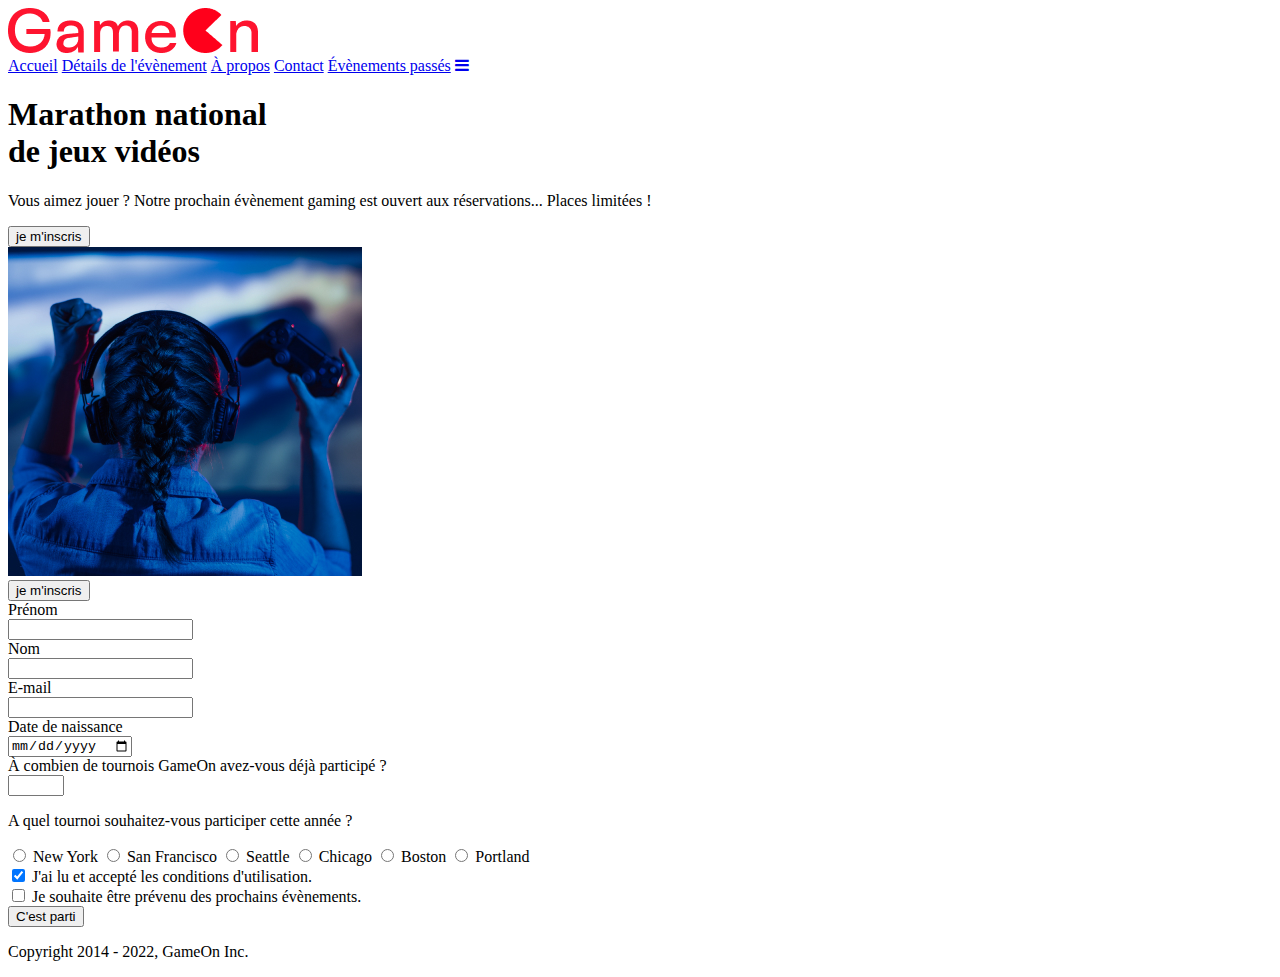
==== index.html @ 4d4ccc55 "started splitting the big css file into multiple scss ones" ====
<!DOCTYPE html>
<html lang="en">
  <head>
    <meta charset="utf-8" />
    <title>Reservation</title>
    <meta name="viewport" content="width=device-width,initial-scale=1" />
    <link rel="stylesheet" href="assets/main.css" />
    <link rel="stylesheet" href="https://cdnjs.cloudflare.com/ajax/libs/font-awesome/4.7.0/css/font-awesome.min.css">
    <link
      href="https://fonts.googleapis.com/css?family=DM+Sans"
      rel="stylesheet"
    />
  </head>
  <body>
    <div class="topnav" id="myTopnav">
      <div class="header-logo">
      <img alt="logo" src="assets/images/logo.png" width="auto" height="auto" />
    </div>
    <div class="main-navbar">

      <a href="#" class="active"><span>Accueil</span></a>
      <a href="#"><span>Détails de l'évènement</span></a>
      <a href="#"><span>À propos</span></a>
      <a href="#"><span>Contact</span></a>
      <a href="#"><span>Évènements passés</span></a>
      <a href="javascript:void(0);" class="icon" onclick="editNav()">
        <i class="fa fa-bars"></i>
      </a>
    </div>
    </div>
  </div>
    <main>
      <div class="hero-section">
        <div class="hero-content">
          <h1 class="hero-headline">
            Marathon national<br>
            de jeux vidéos
          </h1>
          <p class="hero-text">
            Vous aimez jouer ? Notre prochain évènement gaming est ouvert
            aux réservations... Places limitées !
          </p>
          <button class="btn-signup modal-btn">
            je m'inscris
          </button>
        </div>
        <div class="hero-img">
          <img src="assets/images/bg_img.jpg" alt="img" />
        </div>
        <button class="btn-signup modal-btn">
          je m'inscris
        </button>
      </div>

      <div class="overlay">
        <div class="content">
          <span class="close"></span>
          <div class="modal-body">
            <form
              name="reserve"
              action="index.html"
              method="get"
              onsubmit="return validate();"
            >
              <div
                class="formData">
                <label>Prénom</label><br>
                <input
                  class="text-control"
                  type="text"
                  id="first"
                  name="first"
                  minlength="2"
                /><br>
              </div>
              <div
                class="formData">
                <label>Nom</label><br>
                <input
                  class="text-control"
                  type="text"
                  id="last"
                  name="last"
                /><br>
              </div>
              <div
                class="formData">
                <label>E-mail</label><br>
                <input
                  class="text-control"
                  type="email"
                  id="email"
                  name="email"
                /><br>
              </div>
              <div
                class="formData">
                <label>Date de naissance</label><br>
                <input
                  class="text-control"
                  type="date"
                  id="birthdate"
                  name="birthdate"
                /><br>
              </div>
              <div
                class="formData">
                <label>À combien de tournois GameOn avez-vous déjà participé ?</label><br>
                <input type="number" class="text-control" id="quantity" name="quantity" min="0" max="99">
              </div>
              <p class="text-label">A quel tournoi souhaitez-vous participer cette année ?</p>
              <div
                class="formData">
                <input
                  class="checkbox-input"
                  type="radio"
                  id="location1"
                  name="location"
                  value="New York"
                />
                <label class="checkbox-label" for="location1">
                  <span class="checkbox-icon"></span>
                  New York</label
                >
                <input
                  class="checkbox-input"
                  type="radio"
                  id="location2"
                  name="location"
                  value="San Francisco"
                />
                <label class="checkbox-label" for="location2">
                  <span class="checkbox-icon"></span>
                  San Francisco</label
                >
                <input
                  class="checkbox-input"
                  type="radio"
                  id="location3"
                  name="location"
                  value="Seattle"
                />
                <label class="checkbox-label" for="location3">
                  <span class="checkbox-icon"></span>
                  Seattle</label
                >
                <input
                  class="checkbox-input"
                  type="radio"
                  id="location4"
                  name="location"
                  value="Chicago"
                />
                <label class="checkbox-label" for="location4">
                  <span class="checkbox-icon"></span>
                  Chicago</label
                >
                <input
                  class="checkbox-input"
                  type="radio"
                  id="location5"
                  name="location"
                  value="Boston"
                />
                <label class="checkbox-label" for="location5">
                  <span class="checkbox-icon"></span>
                  Boston</label
                >
                <input
                  class="checkbox-input"
                  type="radio"
                  id="location6"
                  name="location"
                  value="Portland"
                />
                <label class="checkbox-label" for="location6">
                  <span class="checkbox-icon"></span>
                  Portland</label
                >
              </div>

              <div
                class="formData">
                <input
                  class="checkbox-input"
                  type="checkbox"
                  id="checkbox1"
                  checked
                />
                <label class="checkbox2-label" for="checkbox1" required>
                  <span class="checkbox-icon"></span>
                  J'ai lu et accepté les conditions d'utilisation.
                </label>
                <br>
                <input class="checkbox-input" type="checkbox" id="checkbox2" />
                <label class="checkbox2-label" for="checkbox2">
                  <span class="checkbox-icon"></span>
                  Je souhaite être prévenu des prochains évènements.
                </label>
                <br>
              </div>
              <input
                class="btn-submit"
                type="submit"
                class="button"
                value="C'est parti"
              />
            </form>
          </div>
        </div>
      </div>
    </main>
    <footer>
      <p class="copyrights">
        Copyright 2014 - 2022, GameOn Inc.
      </p>
    </footer>
    <script src="starterOnly/modal.js"></script>
  </body>
</html>
---- assets/main.css ----
/*# sourceMappingURL=main.css.map */
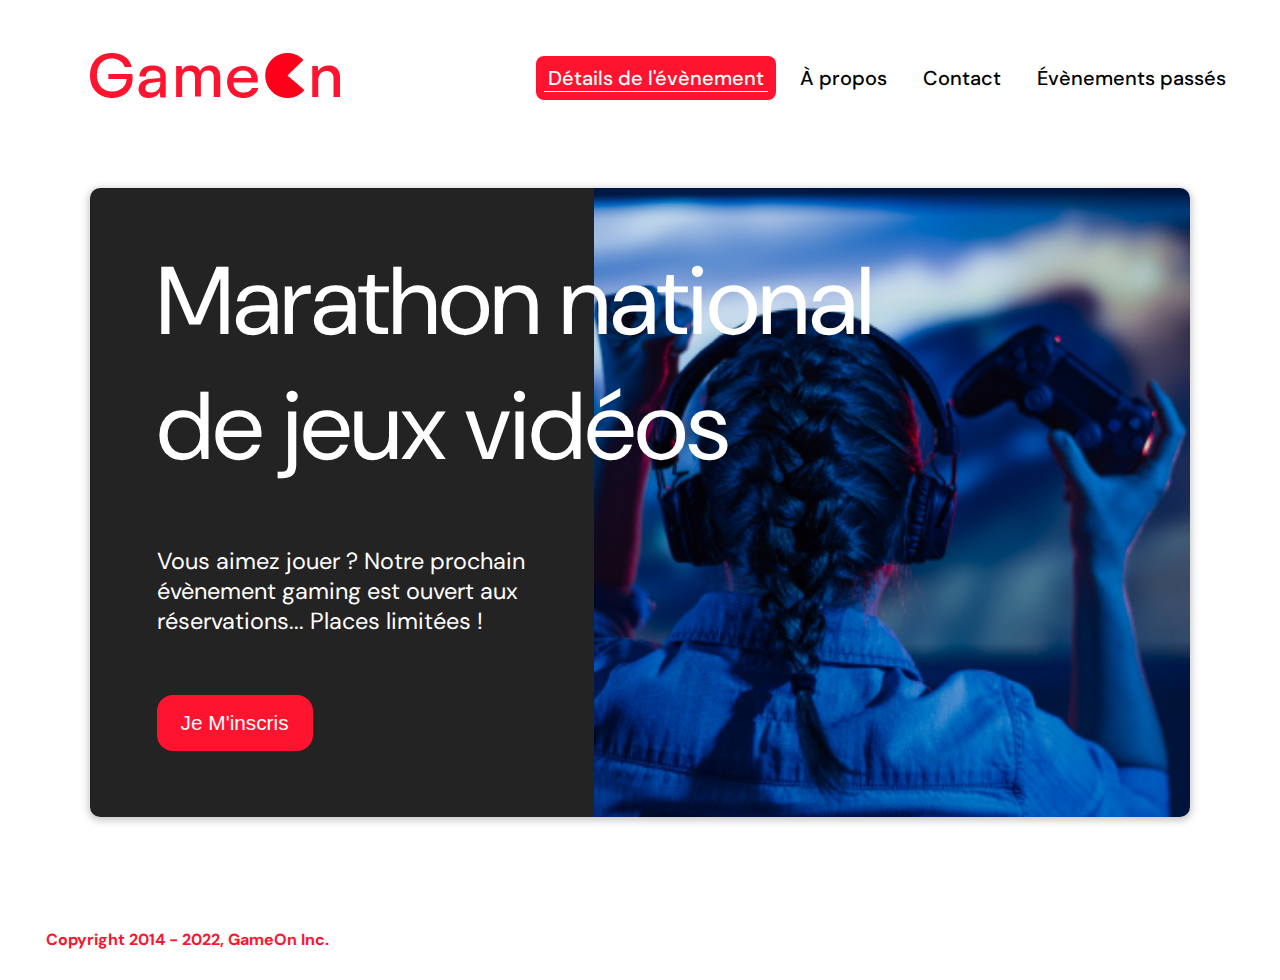
==== commit 7b1d50d3: "better styling for the navbar and navigation menu" ====
--- a/index.html
+++ b/index.html
@@ -1,220 +1,220 @@
 <!DOCTYPE html>
 <html lang="en">
-  <head>
-    <meta charset="utf-8" />
+<head>
+    <meta charset="utf-8"/>
     <title>Reservation</title>
-    <meta name="viewport" content="width=device-width,initial-scale=1" />
-    <link rel="stylesheet" href="assets/main.css" />
+    <meta name="viewport" content="width=device-width,initial-scale=1"/>
+    <link rel="stylesheet" href="assets/main.css"/>
     <link rel="stylesheet" href="https://cdnjs.cloudflare.com/ajax/libs/font-awesome/4.7.0/css/font-awesome.min.css">
     <link
-      href="https://fonts.googleapis.com/css?family=DM+Sans"
-      rel="stylesheet"
+            href="https://fonts.googleapis.com/css?family=DM+Sans"
+            rel="stylesheet"
     />
-  </head>
-  <body>
-    <div class="topnav" id="myTopnav">
-      <div class="header-logo">
-      <img alt="logo" src="assets/images/logo.png" width="auto" height="auto" />
+</head>
+<body>
+<header id="topNav">
+    <div class="header__logo">
+        <img alt="logo" src="assets/images/logo.png" width="auto" height="auto"/>
     </div>
-    <div class="main-navbar">
-
-      <a href="#" class="active"><span>Accueil</span></a>
-      <a href="#"><span>Détails de l'évènement</span></a>
-      <a href="#"><span>À propos</span></a>
-      <a href="#"><span>Contact</span></a>
-      <a href="#"><span>Évènements passés</span></a>
-      <a href="javascript:void(0);" class="icon" onclick="editNav()">
+    <nav class="navbar">
+        <ul>
+            <li><a href="#" class="navbar__link active">Détails de l'évènement</a></li>
+            <li><a href="#" class="navbar__link">À propos</a></li>
+            <li><a href="#" class="navbar__link">Contact</a></li>
+            <li><a href="#" class="navbar__link">Évènements passés</a></li>
+        </ul>
+    </nav>
+    <button type="button" class="navbar__menu-btn">
         <i class="fa fa-bars"></i>
-      </a>
-    </div>
-    </div>
-  </div>
-    <main>
-      <div class="hero-section">
+    </button>
+</header>
+<main>
+    <div class="hero-section">
         <div class="hero-content">
-          <h1 class="hero-headline">
-            Marathon national<br>
-            de jeux vidéos
-          </h1>
-          <p class="hero-text">
-            Vous aimez jouer ? Notre prochain évènement gaming est ouvert
-            aux réservations... Places limitées !
-          </p>
-          <button class="btn-signup modal-btn">
-            je m'inscris
-          </button>
+            <h1 class="hero-headline">
+                Marathon national<br>
+                de jeux vidéos
+            </h1>
+            <p class="hero-text">
+                Vous aimez jouer ? Notre prochain évènement gaming est ouvert
+                aux réservations... Places limitées !
+            </p>
+            <button class="btn-signup modal-btn">
+                je m'inscris
+            </button>
         </div>
         <div class="hero-img">
-          <img src="assets/images/bg_img.jpg" alt="img" />
+            <img src="assets/images/bg_img.jpg" alt="img"/>
         </div>
         <button class="btn-signup modal-btn">
-          je m'inscris
+            je m'inscris
         </button>
-      </div>
+    </div>
 
-      <div class="overlay">
+    <div class="overlay">
         <div class="content">
-          <span class="close"></span>
-          <div class="modal-body">
-            <form
-              name="reserve"
-              action="index.html"
-              method="get"
-              onsubmit="return validate();"
-            >
-              <div
-                class="formData">
-                <label>Prénom</label><br>
-                <input
-                  class="text-control"
-                  type="text"
-                  id="first"
-                  name="first"
-                  minlength="2"
-                /><br>
-              </div>
-              <div
-                class="formData">
-                <label>Nom</label><br>
-                <input
-                  class="text-control"
-                  type="text"
-                  id="last"
-                  name="last"
-                /><br>
-              </div>
-              <div
-                class="formData">
-                <label>E-mail</label><br>
-                <input
-                  class="text-control"
-                  type="email"
-                  id="email"
-                  name="email"
-                /><br>
-              </div>
-              <div
-                class="formData">
-                <label>Date de naissance</label><br>
-                <input
-                  class="text-control"
-                  type="date"
-                  id="birthdate"
-                  name="birthdate"
-                /><br>
-              </div>
-              <div
-                class="formData">
-                <label>À combien de tournois GameOn avez-vous déjà participé ?</label><br>
-                <input type="number" class="text-control" id="quantity" name="quantity" min="0" max="99">
-              </div>
-              <p class="text-label">A quel tournoi souhaitez-vous participer cette année ?</p>
-              <div
-                class="formData">
-                <input
-                  class="checkbox-input"
-                  type="radio"
-                  id="location1"
-                  name="location"
-                  value="New York"
-                />
-                <label class="checkbox-label" for="location1">
-                  <span class="checkbox-icon"></span>
-                  New York</label
+            <span class="close"></span>
+            <div class="modal-body">
+                <form
+                        name="reserve"
+                        action="index.html"
+                        method="get"
+                        onsubmit="return validate();"
                 >
-                <input
-                  class="checkbox-input"
-                  type="radio"
-                  id="location2"
-                  name="location"
-                  value="San Francisco"
-                />
-                <label class="checkbox-label" for="location2">
-                  <span class="checkbox-icon"></span>
-                  San Francisco</label
-                >
-                <input
-                  class="checkbox-input"
-                  type="radio"
-                  id="location3"
-                  name="location"
-                  value="Seattle"
-                />
-                <label class="checkbox-label" for="location3">
-                  <span class="checkbox-icon"></span>
-                  Seattle</label
-                >
-                <input
-                  class="checkbox-input"
-                  type="radio"
-                  id="location4"
-                  name="location"
-                  value="Chicago"
-                />
-                <label class="checkbox-label" for="location4">
-                  <span class="checkbox-icon"></span>
-                  Chicago</label
-                >
-                <input
-                  class="checkbox-input"
-                  type="radio"
-                  id="location5"
-                  name="location"
-                  value="Boston"
-                />
-                <label class="checkbox-label" for="location5">
-                  <span class="checkbox-icon"></span>
-                  Boston</label
-                >
-                <input
-                  class="checkbox-input"
-                  type="radio"
-                  id="location6"
-                  name="location"
-                  value="Portland"
-                />
-                <label class="checkbox-label" for="location6">
-                  <span class="checkbox-icon"></span>
-                  Portland</label
-                >
-              </div>
+                    <div
+                            class="formData">
+                        <label>Prénom</label><br>
+                        <input
+                                class="text-control"
+                                type="text"
+                                id="first"
+                                name="first"
+                                minlength="2"
+                        /><br>
+                    </div>
+                    <div
+                            class="formData">
+                        <label>Nom</label><br>
+                        <input
+                                class="text-control"
+                                type="text"
+                                id="last"
+                                name="last"
+                        /><br>
+                    </div>
+                    <div
+                            class="formData">
+                        <label>E-mail</label><br>
+                        <input
+                                class="text-control"
+                                type="email"
+                                id="email"
+                                name="email"
+                        /><br>
+                    </div>
+                    <div
+                            class="formData">
+                        <label>Date de naissance</label><br>
+                        <input
+                                class="text-control"
+                                type="date"
+                                id="birthdate"
+                                name="birthdate"
+                        /><br>
+                    </div>
+                    <div
+                            class="formData">
+                        <label>À combien de tournois GameOn avez-vous déjà participé ?</label><br>
+                        <input type="number" class="text-control" id="quantity" name="quantity" min="0" max="99">
+                    </div>
+                    <p class="text-label">A quel tournoi souhaitez-vous participer cette année ?</p>
+                    <div
+                            class="formData">
+                        <input
+                                class="checkbox-input"
+                                type="radio"
+                                id="location1"
+                                name="location"
+                                value="New York"
+                        />
+                        <label class="checkbox-label" for="location1">
+                            <span class="checkbox-icon"></span>
+                            New York</label
+                        >
+                        <input
+                                class="checkbox-input"
+                                type="radio"
+                                id="location2"
+                                name="location"
+                                value="San Francisco"
+                        />
+                        <label class="checkbox-label" for="location2">
+                            <span class="checkbox-icon"></span>
+                            San Francisco</label
+                        >
+                        <input
+                                class="checkbox-input"
+                                type="radio"
+                                id="location3"
+                                name="location"
+                                value="Seattle"
+                        />
+                        <label class="checkbox-label" for="location3">
+                            <span class="checkbox-icon"></span>
+                            Seattle</label
+                        >
+                        <input
+                                class="checkbox-input"
+                                type="radio"
+                                id="location4"
+                                name="location"
+                                value="Chicago"
+                        />
+                        <label class="checkbox-label" for="location4">
+                            <span class="checkbox-icon"></span>
+                            Chicago</label
+                        >
+                        <input
+                                class="checkbox-input"
+                                type="radio"
+                                id="location5"
+                                name="location"
+                                value="Boston"
+                        />
+                        <label class="checkbox-label" for="location5">
+                            <span class="checkbox-icon"></span>
+                            Boston</label
+                        >
+                        <input
+                                class="checkbox-input"
+                                type="radio"
+                                id="location6"
+                                name="location"
+                                value="Portland"
+                        />
+                        <label class="checkbox-label" for="location6">
+                            <span class="checkbox-icon"></span>
+                            Portland</label
+                        >
+                    </div>
 
-              <div
-                class="formData">
-                <input
-                  class="checkbox-input"
-                  type="checkbox"
-                  id="checkbox1"
-                  checked
-                />
-                <label class="checkbox2-label" for="checkbox1" required>
-                  <span class="checkbox-icon"></span>
-                  J'ai lu et accepté les conditions d'utilisation.
-                </label>
-                <br>
-                <input class="checkbox-input" type="checkbox" id="checkbox2" />
-                <label class="checkbox2-label" for="checkbox2">
-                  <span class="checkbox-icon"></span>
-                  Je souhaite être prévenu des prochains évènements.
-                </label>
-                <br>
-              </div>
-              <input
-                class="btn-submit"
-                type="submit"
-                class="button"
-                value="C'est parti"
-              />
-            </form>
-          </div>
+                    <div
+                            class="formData">
+                        <input
+                                class="checkbox-input"
+                                type="checkbox"
+                                id="checkbox1"
+                                checked
+                        />
+                        <label class="checkbox2-label" for="checkbox1" required>
+                            <span class="checkbox-icon"></span>
+                            J'ai lu et accepté les conditions d'utilisation.
+                        </label>
+                        <br>
+                        <input class="checkbox-input" type="checkbox" id="checkbox2"/>
+                        <label class="checkbox2-label" for="checkbox2">
+                            <span class="checkbox-icon"></span>
+                            Je souhaite être prévenu des prochains évènements.
+                        </label>
+                        <br>
+                    </div>
+                    <input
+                            class="btn-submit"
+                            type="submit"
+                            class="button"
+                            value="C'est parti"
+                    />
+                </form>
+            </div>
         </div>
-      </div>
-    </main>
-    <footer>
-      <p class="copyrights">
+    </div>
+</main>
+<footer>
+    <p class="copyrights">
         Copyright 2014 - 2022, GameOn Inc.
-      </p>
-    </footer>
-    <script src="starterOnly/modal.js"></script>
-  </body>
+    </p>
+</footer>
+<script src="scripts/header.js"></script>
+<script src="starterOnly/modal.js"></script>
+</body>
 </html>
--- a/assets/main.css
+++ b/assets/main.css
@@ -1,3 +1,506 @@
-
+/**
+ * Colors
+ */
+/**
+ * Animations
+ */
+* {
+  box-sizing: border-box;
+  margin: 0;
+  padding: 0;
+}
+
+ul, ol {
+  list-style: none;
+}
+
+body {
+  display: flex;
+  flex-direction: column;
+}
+
+main {
+  max-width: 1240px;
+  margin: 0 7vw;
+}
+
+a {
+  color: inherit;
+  text-decoration: inherit;
+}
+
+body {
+  font-family: "DM Sans", Arial, Helvetica, sans-serif;
+  font-size: 1.125rem;
+}
+
+.button {
+  background: #fe142f;
+  margin-top: 0.5em;
+  padding: 1em;
+  color: #fff;
+  border-radius: 15px;
+  cursor: pointer;
+  font-size: 16px;
+}
+.button:hover {
+  background: #3876ac;
+}
+
+.smFont {
+  font-size: 16px;
+}
+
+.overlay {
+  display: none;
+  position: fixed;
+  z-index: 1;
+  left: 0;
+  top: 0;
+  height: 100%;
+  width: 100%;
+  overflow: auto;
+  background-color: rgba(26, 39, 156, 0.4);
+}
+
+.content {
+  margin: 5% auto;
+  width: 100%;
+  max-width: 500px;
+  background: #232323;
+  border-radius: 10px;
+  overflow: hidden;
+  position: relative;
+  color: #fff;
+  padding-top: 10px;
+  opacity: 0;
+  transform: translateY(-150px);
+  transition: transform 800ms, opacity 800ms;
+}
+
+.overlay.show .content {
+  opacity: 1;
+  transform: translateY(0);
+}
+
+.modal-body {
+  padding: 15px 8%;
+  margin: 15px auto;
+}
+
+label {
+  font-family: var(--font-default);
+  font-size: 17px;
+  font-weight: normal;
+  display: inline-block;
+  margin-bottom: 11px;
+}
+
+input {
+  padding: 8px;
+  border: 0.8px solid #ccc;
+  outline: none;
+}
+
+.text-control {
+  margin: 0;
+  padding: 8px;
+  width: 100%;
+  border-radius: 8px;
+  font-size: 20px;
+  height: 48px;
+}
+
+.formData[data-error]::after {
+  content: attr(data-error);
+  font-size: 0.4em;
+  color: #e54858;
+  display: block;
+  margin-top: 7px;
+  margin-bottom: 7px;
+  text-align: right;
+  line-height: 0.3;
+  opacity: 0;
+  transition: 0.3s;
+}
+
+.formData[data-error-visible=true]::after {
+  opacity: 1;
+}
+
+.formData[data-error-visible=true] .text-control {
+  border: 2px solid #e54858;
+}
+
+/*
+input[data-error]::after {
+    content: attr(data-error);
+    font-size: 0.4em;
+    color: red;
+} */
+.checkbox-label,
+.checkbox2-label {
+  position: relative;
+  margin-left: 36px;
+  font-size: 12px;
+  font-weight: normal;
+}
+
+.checkbox-label .checkbox-icon,
+.checkbox2-label .checkbox-icon {
+  display: block;
+  width: 20px;
+  height: 20px;
+  border: 2px solid #279e7a;
+  border-radius: 50%;
+  text-indent: 29px;
+  white-space: nowrap;
+  position: absolute;
+  left: -30px;
+  top: -1px;
+  transition: 0.3s;
+}
+
+.checkbox-label .checkbox-icon::after,
+.checkbox2-label .checkbox-icon::after {
+  content: "";
+  width: 13px;
+  height: 13px;
+  background-color: #279e7a;
+  border-radius: 50%;
+  text-indent: 29px;
+  white-space: nowrap;
+  position: absolute;
+  left: 50%;
+  top: 50%;
+  transform: translate(-50%, -50%);
+  transition: 0.3s;
+  opacity: 0;
+}
+
+.checkbox-input {
+  display: none;
+}
+
+.checkbox-input:checked + .checkbox-label .checkbox-icon::after,
+.checkbox-input:checked + .checkbox2-label .checkbox-icon::after {
+  opacity: 1;
+}
+
+.checkbox-input:checked + .checkbox2-label .checkbox-icon {
+  background: #279e7a;
+}
+
+.checkbox2-label .checkbox-icon {
+  border-radius: 4px;
+  border: 0;
+  background: #c4c4c4;
+}
+
+.checkbox2-label .checkbox-icon::after {
+  width: 7px;
+  height: 4px;
+  border-radius: 2px;
+  background: transparent;
+  border: 2px solid transparent;
+  border-bottom-color: #fff;
+  border-left-color: #fff;
+  transform: rotate(-55deg);
+  left: 21%;
+  top: 19%;
+}
+
+.close {
+  position: absolute;
+  right: 15px;
+  top: 15px;
+  width: 32px;
+  height: 32px;
+  opacity: 1;
+  cursor: pointer;
+  transform: scale(0.7);
+}
+
+.close:before,
+.close:after {
+  position: absolute;
+  left: 15px;
+  content: " ";
+  height: 33px;
+  width: 3px;
+  background-color: #fff;
+}
+
+.close:before {
+  transform: rotate(45deg);
+}
+
+.close:after {
+  transform: rotate(-45deg);
+}
+
+.btn-submit,
+.btn-signup {
+  background: #fe142f;
+  display: block;
+  margin: 0 auto;
+  border-radius: 7px;
+  font-size: 1rem;
+  padding: 12px 82px;
+  color: #fff;
+  cursor: pointer;
+  border: 0;
+}
+
+footer {
+  padding-left: 2vw;
+  padding-right: 2vw;
+  margin: 0 1.25rem;
+}
+footer .copyrights {
+  color: #fe142f;
+  padding: 0;
+  font-size: 1rem;
+  margin: 6.375rem 0 1.875rem;
+  font-weight: bolder;
+}
+@media only screen and (max-width: 768px) {
+  footer .copyrights {
+    margin-top: 50px;
+    text-align: center;
+  }
+}
+
+body > header {
+  position: relative;
+  display: flex;
+  justify-content: space-between;
+  align-items: center;
+  margin: 3.3rem calc(7vw - 3rem) 5.25rem 7vw;
+  max-width: calc(1240px + 3rem);
+}
+@media only screen and (max-width: 768px) {
+  body > header {
+    margin: 2.3rem 1.8rem 1.75rem 1.8rem;
+    max-width: 1240px;
+  }
+  body > header.responsive .navbar {
+    display: block;
+  }
+}
+
+.navbar {
+  background: #fff;
+  border-radius: 0.5rem;
+}
+@media only screen and (max-width: 768px) {
+  .navbar {
+    display: none;
+    position: absolute;
+    top: 2.6rem;
+    right: 0;
+    z-index: 10;
+    padding: 0.25rem 0;
+    box-shadow: 0 4px 10px 0 rgba(0, 0, 0, 0.25);
+  }
+}
+.navbar ul {
+  display: flex;
+  gap: 0.75rem;
+}
+@media only screen and (max-width: 768px) {
+  .navbar ul {
+    flex-direction: column;
+    gap: 0.25rem;
+  }
+}
+.navbar__link {
+  display: block;
+  position: relative;
+  color: #000;
+  padding: 0.563rem 0.75rem;
+  font-size: 1.25rem;
+  font-weight: 500;
+  white-space: nowrap;
+}
+.navbar__link:hover, .navbar__link.active {
+  background-color: #fe142f;
+  color: #fff;
+  border-radius: 0.5rem;
+}
+@media only screen and (max-width: 768px) {
+  .navbar__link:hover, .navbar__link.active {
+    border-radius: 0;
+  }
+}
+.navbar__link.active::after {
+  content: "";
+  position: absolute;
+  left: 0.5rem;
+  right: 0.5rem;
+  bottom: 0.5rem;
+  height: 1px;
+  background-color: #fff;
+}
+@media only screen and (max-width: 768px) {
+  .navbar__link.active::after {
+    content: none;
+  }
+}
+.navbar__menu-btn {
+  display: none;
+  background: none;
+  border: none;
+  cursor: pointer;
+}
+.navbar__menu-btn i {
+  font-size: 1.5rem;
+  color: #fe142f;
+}
+@media only screen and (max-width: 768px) {
+  .navbar__menu-btn {
+    display: block;
+  }
+}
+
+p {
+  padding: 0.5vw;
+}
+
+img {
+  padding-right: 1rem;
+}
+
+main {
+  font-size: 130%;
+  font-weight: bolder;
+  color: black;
+  border-radius: 2rem;
+  text-align: justify;
+}
+
+.modal-btn {
+  font-size: 145%;
+  background: #fe142f;
+  display: flex;
+  margin: auto;
+  color: #fff;
+  padding: 0.75rem 2.5rem;
+  border-radius: 1rem;
+  cursor: pointer;
+}
+.modal-btn:hover {
+  background: #3876ac;
+}
+
+.hero-section {
+  border-radius: 10px;
+  display: grid;
+  grid-template-columns: repeat(12, 1fr);
+  overflow: hidden;
+  box-shadow: 0 2px 7px 2px rgba(0, 0, 0, 0.2);
+  margin-bottom: 0.625rem;
+}
+@media only screen and (max-width: 768px) {
+  .hero-section {
+    display: block;
+    box-shadow: unset;
+  }
+}
+.hero-section > .btn-signup {
+  display: none;
+}
+@media only screen and (max-width: 768px) {
+  .hero-section > .btn-signup {
+    display: block;
+    margin: 32px auto 10px;
+    padding: 12px 35px;
+  }
+}
+
+.hero-content {
+  padding: 51px 67px;
+  grid-column: span 4;
+  background: #232323;
+  color: #fff;
+  position: relative;
+  text-align: left;
+  min-width: 424px;
+}
+.hero-content::after {
+  content: "";
+  width: 100%;
+  height: 100%;
+  background: #232323;
+  position: absolute;
+  right: -80px;
+  top: 0;
+}
+.hero-content > * {
+  position: relative;
+  z-index: 1;
+}
+@media only screen and (max-width: 768px) {
+  .hero-content {
+    background: #fff;
+    color: #000;
+    padding: 1.25rem;
+  }
+  .hero-content::after {
+    content: unset;
+  }
+  .hero-content .btn-signup {
+    display: none;
+  }
+}
+
+.hero-headline {
+  font-size: 6rem;
+  font-weight: normal;
+  white-space: nowrap;
+}
+@media only screen and (max-width: 768px) {
+  .hero-headline {
+    font-size: 4.5rem;
+    white-space: normal;
+  }
+}
+
+.hero-text {
+  width: 146%;
+  font-weight: normal;
+  margin-top: 57px;
+  padding: 0;
+}
+@media only screen and (max-width: 768px) {
+  .hero-text {
+    width: unset;
+    font-size: 1.5rem;
+  }
+}
+
+.btn-signup {
+  outline: none;
+  text-transform: capitalize;
+  font-size: 1.3rem;
+  padding: 1rem 1.5rem;
+  margin: 3.688rem 0 0;
+}
+
+.hero-img {
+  grid-column: span 8;
+}
+.hero-img img {
+  width: 100%;
+  height: 100%;
+  display: block;
+  padding: 0;
+}
+@media only screen and (max-width: 768px) {
+  .hero-img img {
+    border-radius: 10px;
+    margin-top: 40px;
+  }
+}
 
 /*# sourceMappingURL=main.css.map */
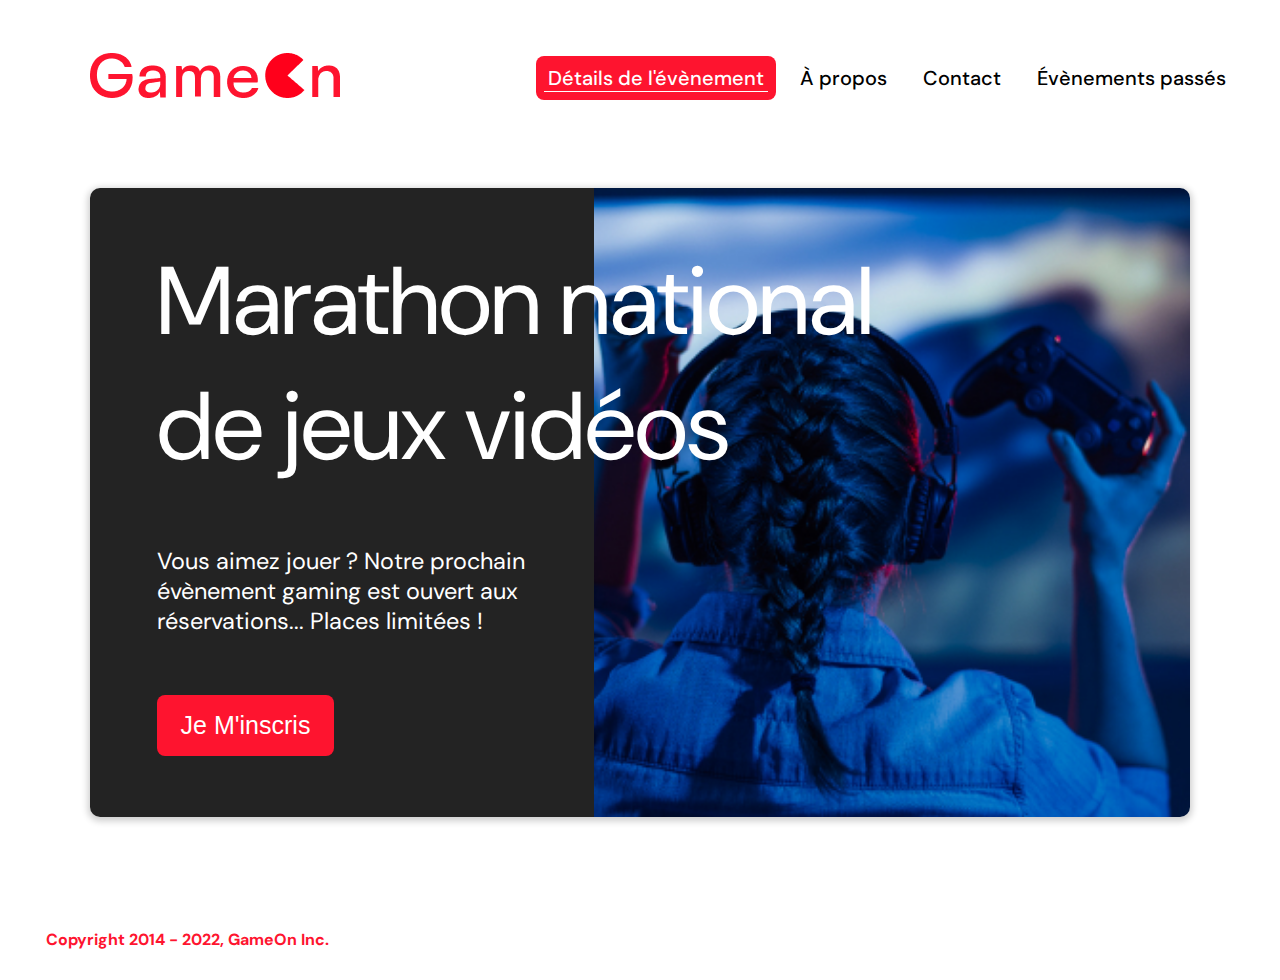
==== commit 003d91d0: "added a banner/message when the form is successfully submitted - issue #4" ====
--- a/index.html
+++ b/index.html
@@ -39,14 +39,14 @@
                 Vous aimez jouer ? Notre prochain évènement gaming est ouvert
                 aux réservations... Places limitées !
             </p>
-            <button class="btn-signup modal-btn">
+            <button class="btn-primary modal-btn">
                 je m'inscris
             </button>
         </div>
         <div class="hero-img">
             <img src="assets/images/bg_img.jpg" alt="img"/>
         </div>
-        <button class="btn-signup modal-btn">
+        <button class="btn-primary modal-btn">
             je m'inscris
         </button>
     </div>
@@ -55,142 +55,74 @@
         <div class="content">
             <span class="close"></span>
             <div class="modal-body">
-                <form
-                        name="reserve"
-                        action="index.html"
-                        method="get"
-                        onsubmit="return validate();"
-                >
-                    <div
-                            class="formData">
-                        <label>Prénom</label><br>
-                        <input
-                                class="text-control"
-                                type="text"
-                                id="first"
-                                name="first"
-                                minlength="2"
-                        /><br>
+                <form name="reserve" action="index.html" method="get" id="inscriptionForm">
+                    <div class="formData">
+                        <label for="firstName">Prénom</label>
+                        <input class="text-control" type="text" id="firstName" name="firstName" required/>
+                        <span class="error-message"></span>
                     </div>
-                    <div
-                            class="formData">
-                        <label>Nom</label><br>
-                        <input
-                                class="text-control"
-                                type="text"
-                                id="last"
-                                name="last"
-                        /><br>
+                    <div class="formData">
+                        <label for="lastName">Nom</label>
+                        <input class="text-control" type="text" id="lastName" name="lastName" required />
+                        <span class="error-message"></span>
                     </div>
-                    <div
-                            class="formData">
-                        <label>E-mail</label><br>
-                        <input
-                                class="text-control"
-                                type="email"
-                                id="email"
-                                name="email"
-                        /><br>
+                    <div class="formData">
+                        <label for="email">E-mail</label>
+                        <input class="text-control" type="text" id="email" name="email" required />
+                        <span class="error-message"></span>
                     </div>
-                    <div
-                            class="formData">
-                        <label>Date de naissance</label><br>
-                        <input
-                                class="text-control"
-                                type="date"
-                                id="birthdate"
-                                name="birthdate"
-                        /><br>
+                    <div class="formData">
+                        <label for="birthdate">Date de naissance</label>
+                        <input class="text-control" type="date" id="birthdate" name="birthdate" required />
+                        <span class="error-message"></span>
                     </div>
-                    <div
-                            class="formData">
-                        <label>À combien de tournois GameOn avez-vous déjà participé ?</label><br>
+                    <div class="formData">
+                        <label for="quantity">À combien de tournois GameOn avez-vous déjà participé ?</label>
                         <input type="number" class="text-control" id="quantity" name="quantity" min="0" max="99">
+                        <span class="error-message"></span>
                     </div>
-                    <p class="text-label">A quel tournoi souhaitez-vous participer cette année ?</p>
-                    <div
-                            class="formData">
-                        <input
-                                class="checkbox-input"
-                                type="radio"
-                                id="location1"
-                                name="location"
-                                value="New York"
-                        />
+                    <div class="formData">
+                        <p class="text-label">A quel tournoi souhaitez-vous participer cette année ?</p>
+                        <input class="checkbox-input" type="radio" id="location1" name="location" value="New York" />
                         <label class="checkbox-label" for="location1">
                             <span class="checkbox-icon"></span>
-                            New York</label
-                        >
-                        <input
-                                class="checkbox-input"
-                                type="radio"
-                                id="location2"
-                                name="location"
-                                value="San Francisco"
-                        />
+                            New York
+                        </label>
+                        <input class="checkbox-input" type="radio" id="location2" name="location" value="San Francisco" />
                         <label class="checkbox-label" for="location2">
                             <span class="checkbox-icon"></span>
-                            San Francisco</label
-                        >
-                        <input
-                                class="checkbox-input"
-                                type="radio"
-                                id="location3"
-                                name="location"
-                                value="Seattle"
-                        />
+                            San Francisco
+                        </label>
+                        <input  class="checkbox-input"  type="radio"  id="location3"  name="location"  value="Seattle" />
                         <label class="checkbox-label" for="location3">
                             <span class="checkbox-icon"></span>
-                            Seattle</label
-                        >
-                        <input
-                                class="checkbox-input"
-                                type="radio"
-                                id="location4"
-                                name="location"
-                                value="Chicago"
-                        />
+                            Seattle
+                        </label>
+                        <input class="checkbox-input" type="radio" id="location4" name="location" value="Chicago" />
                         <label class="checkbox-label" for="location4">
                             <span class="checkbox-icon"></span>
-                            Chicago</label
-                        >
-                        <input
-                                class="checkbox-input"
-                                type="radio"
-                                id="location5"
-                                name="location"
-                                value="Boston"
-                        />
+                            Chicago
+                        </label>
+                        <input class="checkbox-input" type="radio" id="location5" name="location" value="Boston" />
                         <label class="checkbox-label" for="location5">
                             <span class="checkbox-icon"></span>
-                            Boston</label
-                        >
-                        <input
-                                class="checkbox-input"
-                                type="radio"
-                                id="location6"
-                                name="location"
-                                value="Portland"
-                        />
+                            Boston
+                        </label>
+                        <input class="checkbox-input" type="radio" id="location6" name="location" value="Portland" />
                         <label class="checkbox-label" for="location6">
                             <span class="checkbox-icon"></span>
-                            Portland</label
-                        >
+                            Portland
+                        </label>
+                        <span class="error-message"></span>
                     </div>
 
-                    <div
-                            class="formData">
-                        <input
-                                class="checkbox-input"
-                                type="checkbox"
-                                id="checkbox1"
-                                checked
-                        />
-                        <label class="checkbox2-label" for="checkbox1" required>
+                    <div class="formData">
+                        <input class="checkbox-input" type="checkbox" id="cgu" name="cgu" checked />
+                        <label class="checkbox2-label" for="cgu">
                             <span class="checkbox-icon"></span>
                             J'ai lu et accepté les conditions d'utilisation.
                         </label>
-                        <br>
+                        <span class="error-message"></span>
                         <input class="checkbox-input" type="checkbox" id="checkbox2"/>
                         <label class="checkbox2-label" for="checkbox2">
                             <span class="checkbox-icon"></span>
@@ -198,16 +130,17 @@
                         </label>
                         <br>
                     </div>
-                    <input
-                            class="btn-submit"
-                            type="submit"
-                            class="button"
-                            value="C'est parti"
-                    />
+                    <button type="submit" class="btn-primary sign-up-btn">C'est parti</button>
                 </form>
             </div>
         </div>
     </div>
+    <article class="banner success-banner" id="successBanner">
+        <h2 class="success-banner__headline">Merci pour votre inscription !</h2>
+        <p class="success-banner__text">
+            Vous allez recevoir un e-mail de confirmation dans quelques instants.
+        </p>
+    </article>
 </main>
 <footer>
     <p class="copyrights">
@@ -215,6 +148,7 @@
     </p>
 </footer>
 <script src="scripts/header.js"></script>
-<script src="starterOnly/modal.js"></script>
+<script src="scripts/modal.js"></script>
+<script src="scripts/form.js"></script>
 </body>
 </html>
--- a/assets/main.css
+++ b/assets/main.css
@@ -4,6 +4,10 @@
 /**
  * Animations
  */
+:root {
+  --modal-animation-duration: 800ms;
+}
+
 * {
   box-sizing: border-box;
   margin: 0;
@@ -34,27 +38,102 @@
   font-size: 1.125rem;
 }
 
-.button {
+.banner {
+  display: none;
+  flex-direction: column;
+  align-items: center;
+  gap: 0.5rem;
+  position: fixed;
+  z-index: 30;
+  bottom: 5vh;
+  left: 50%;
+  transform: translateX(-50%);
+  background: #279e7a;
+  color: #fff;
+  border-radius: 1rem;
+  padding: 1rem 1rem;
+  opacity: 0;
+  transition: opacity 1s ease-out;
+}
+.banner.show {
+  opacity: 1;
+}
+@media only screen and (max-width: 768px) {
+  .banner {
+    left: 0;
+    transform: translateX(0);
+    right: 0;
+    border-radius: 0;
+  }
+}
+.banner h2 {
+  font-size: 1.5rem;
+  font-weight: 500;
+  text-align: center;
+}
+.banner p {
+  font-size: 0.875rem;
+  font-weight: 300;
+  text-align: center;
+  white-space: nowrap;
+}
+@media only screen and (max-width: 768px) {
+  .banner p {
+    white-space: normal;
+  }
+}
+
+.btn-primary {
+  display: flex;
   background: #fe142f;
-  margin-top: 0.5em;
-  padding: 1em;
   color: #fff;
-  border-radius: 15px;
+  border-radius: 0.5rem;
   cursor: pointer;
-  font-size: 16px;
-}
-.button:hover {
+  border: 0;
+}
+.btn-primary:hover {
   background: #3876ac;
 }
 
-.smFont {
-  font-size: 16px;
+.formData {
+  position: relative;
+  padding-bottom: 1.5rem;
+}
+
+.error-message {
+  font-size: 0.825rem;
+  color: #e54858;
+  position: absolute;
+  bottom: 0;
+  left: 0;
+}
+
+.text-control {
+  border: 2px solid #232323;
+}
+.text-control:focus {
+  border-color: #279e7a;
+}
+.text-control.error {
+  border-color: #e54858;
+}
+
+.sign-up-btn {
+  font-size: 1.063rem;
+  padding: 0.8rem 3.5rem;
+  margin: 1.21rem auto 0;
+}
+@media only screen and (max-width: 768px) {
+  .sign-up-btn {
+    padding: 0.4rem 2.22rem;
+    margin: 0.97rem auto 1.31rem;
+  }
 }
 
 .overlay {
   display: none;
   position: fixed;
-  z-index: 1;
+  z-index: 20;
   left: 0;
   top: 0;
   height: 100%;
@@ -68,76 +147,48 @@
   width: 100%;
   max-width: 500px;
   background: #232323;
-  border-radius: 10px;
+  border-radius: 0.5rem;
   overflow: hidden;
   position: relative;
   color: #fff;
-  padding-top: 10px;
+  padding: 3.07rem 2.43rem 1.07rem 2.43rem;
   opacity: 0;
   transform: translateY(-150px);
   transition: transform 800ms, opacity 800ms;
 }
+@media only screen and (max-width: 768px) {
+  .content {
+    padding: 2.38rem 1.88rem 1.31rem 1.88rem;
+  }
+}
 
 .overlay.show .content {
   opacity: 1;
   transform: translateY(0);
 }
 
-.modal-body {
-  padding: 15px 8%;
-  margin: 15px auto;
-}
-
-label {
-  font-family: var(--font-default);
-  font-size: 17px;
+label, .text-label {
+  font-size: 1.063rem;
   font-weight: normal;
   display: inline-block;
-  margin-bottom: 11px;
+  margin-bottom: 0.688rem;
 }
 
 input {
-  padding: 8px;
+  padding: 0.5rem;
   border: 0.8px solid #ccc;
   outline: none;
 }
 
 .text-control {
   margin: 0;
-  padding: 8px;
+  padding: 0.5rem;
   width: 100%;
   border-radius: 8px;
-  font-size: 20px;
-  height: 48px;
-}
-
-.formData[data-error]::after {
-  content: attr(data-error);
-  font-size: 0.4em;
-  color: #e54858;
-  display: block;
-  margin-top: 7px;
-  margin-bottom: 7px;
-  text-align: right;
-  line-height: 0.3;
-  opacity: 0;
-  transition: 0.3s;
-}
-
-.formData[data-error-visible=true]::after {
-  opacity: 1;
-}
-
-.formData[data-error-visible=true] .text-control {
-  border: 2px solid #e54858;
-}
-
-/*
-input[data-error]::after {
-    content: attr(data-error);
-    font-size: 0.4em;
-    color: red;
-} */
+  font-size: 1.25rem;
+  height: 3rem;
+}
+
 .checkbox-label,
 .checkbox2-label {
   position: relative;
@@ -212,10 +263,10 @@
 
 .close {
   position: absolute;
-  right: 15px;
-  top: 15px;
-  width: 32px;
-  height: 32px;
+  right: 1rem;
+  top: 1rem;
+  width: 2rem;
+  height: 2rem;
   opacity: 1;
   cursor: pointer;
   transform: scale(0.7);
@@ -224,7 +275,7 @@
 .close:before,
 .close:after {
   position: absolute;
-  left: 15px;
+  left: 1rem;
   content: " ";
   height: 33px;
   width: 3px;
@@ -237,19 +288,6 @@
 
 .close:after {
   transform: rotate(-45deg);
-}
-
-.btn-submit,
-.btn-signup {
-  background: #fe142f;
-  display: block;
-  margin: 0 auto;
-  border-radius: 7px;
-  font-size: 1rem;
-  padding: 12px 82px;
-  color: #fff;
-  cursor: pointer;
-  border: 0;
 }
 
 footer {
@@ -279,7 +317,7 @@
   margin: 3.3rem calc(7vw - 3rem) 5.25rem 7vw;
   max-width: calc(1240px + 3rem);
 }
-@media only screen and (max-width: 768px) {
+@media only screen and (max-width: 1080px) {
   body > header {
     margin: 2.3rem 1.8rem 1.75rem 1.8rem;
     max-width: 1240px;
@@ -293,7 +331,7 @@
   background: #fff;
   border-radius: 0.5rem;
 }
-@media only screen and (max-width: 768px) {
+@media only screen and (max-width: 1080px) {
   .navbar {
     display: none;
     position: absolute;
@@ -308,7 +346,7 @@
   display: flex;
   gap: 0.75rem;
 }
-@media only screen and (max-width: 768px) {
+@media only screen and (max-width: 1080px) {
   .navbar ul {
     flex-direction: column;
     gap: 0.25rem;
@@ -328,7 +366,7 @@
   color: #fff;
   border-radius: 0.5rem;
 }
-@media only screen and (max-width: 768px) {
+@media only screen and (max-width: 1080px) {
   .navbar__link:hover, .navbar__link.active {
     border-radius: 0;
   }
@@ -342,7 +380,7 @@
   height: 1px;
   background-color: #fff;
 }
-@media only screen and (max-width: 768px) {
+@media only screen and (max-width: 1080px) {
   .navbar__link.active::after {
     content: none;
   }
@@ -357,14 +395,10 @@
   font-size: 1.5rem;
   color: #fe142f;
 }
-@media only screen and (max-width: 768px) {
+@media only screen and (max-width: 1080px) {
   .navbar__menu-btn {
     display: block;
   }
-}
-
-p {
-  padding: 0.5vw;
 }
 
 img {
@@ -380,17 +414,10 @@
 }
 
 .modal-btn {
-  font-size: 145%;
-  background: #fe142f;
-  display: flex;
-  margin: auto;
-  color: #fff;
-  padding: 0.75rem 2.5rem;
-  border-radius: 1rem;
-  cursor: pointer;
-}
-.modal-btn:hover {
-  background: #3876ac;
+  font-size: 1.5625rem;
+  text-transform: capitalize;
+  padding: 1rem 1.5rem;
+  margin: 3.688rem 0 0;
 }
 
 .hero-section {
@@ -407,14 +434,15 @@
     box-shadow: unset;
   }
 }
-.hero-section > .btn-signup {
+.hero-section > .modal-btn {
   display: none;
 }
 @media only screen and (max-width: 768px) {
-  .hero-section > .btn-signup {
+  .hero-section > .modal-btn {
     display: block;
     margin: 32px auto 10px;
     padding: 12px 35px;
+    font-size: 0.875rem;
   }
 }
 
@@ -449,7 +477,7 @@
   .hero-content::after {
     content: unset;
   }
-  .hero-content .btn-signup {
+  .hero-content .modal-btn {
     display: none;
   }
 }
@@ -479,14 +507,6 @@
   }
 }
 
-.btn-signup {
-  outline: none;
-  text-transform: capitalize;
-  font-size: 1.3rem;
-  padding: 1rem 1.5rem;
-  margin: 3.688rem 0 0;
-}
-
 .hero-img {
   grid-column: span 8;
 }
@@ -495,6 +515,7 @@
   height: 100%;
   display: block;
   padding: 0;
+  object-fit: cover;
 }
 @media only screen and (max-width: 768px) {
   .hero-img img {
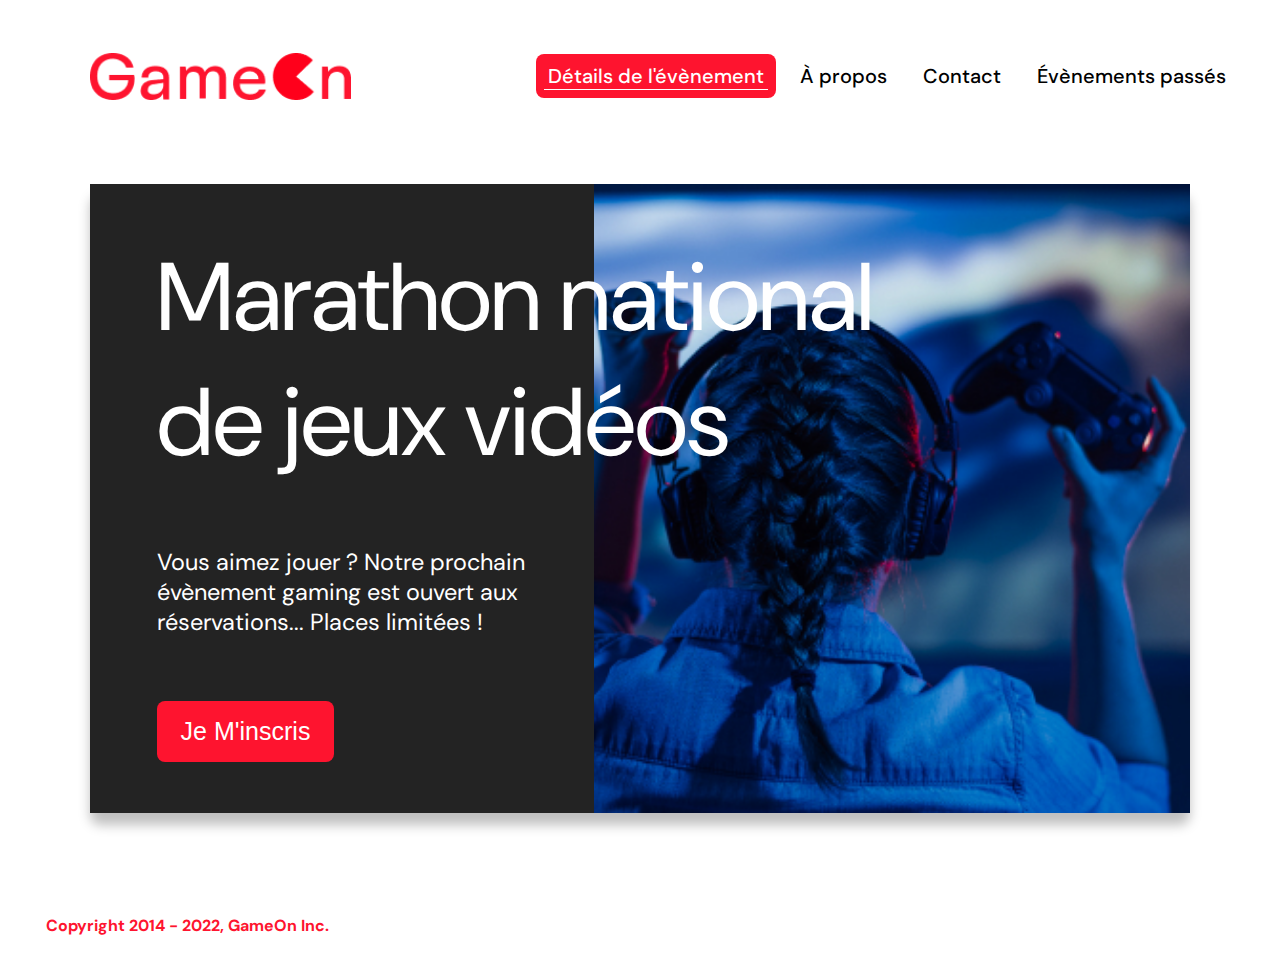
==== commit fdae4a1d: "required inputs handled in javascript instead of html" ====
--- a/index.html
+++ b/index.html
@@ -58,22 +58,22 @@
                 <form name="reserve" action="index.html" method="get" id="inscriptionForm">
                     <div class="formData">
                         <label for="firstName">Prénom</label>
-                        <input class="text-control" type="text" id="firstName" name="firstName" required/>
+                        <input class="text-control" type="text" id="firstName" name="firstName" />
                         <span class="error-message"></span>
                     </div>
                     <div class="formData">
                         <label for="lastName">Nom</label>
-                        <input class="text-control" type="text" id="lastName" name="lastName" required />
+                        <input class="text-control" type="text" id="lastName" name="lastName" />
                         <span class="error-message"></span>
                     </div>
                     <div class="formData">
                         <label for="email">E-mail</label>
-                        <input class="text-control" type="text" id="email" name="email" required />
+                        <input class="text-control" type="text" id="email" name="email" />
                         <span class="error-message"></span>
                     </div>
                     <div class="formData">
                         <label for="birthdate">Date de naissance</label>
-                        <input class="text-control" type="date" id="birthdate" name="birthdate" required />
+                        <input class="text-control" type="date" id="birthdate" name="birthdate" />
                         <span class="error-message"></span>
                     </div>
                     <div class="formData">
--- a/assets/main.css
+++ b/assets/main.css
@@ -8,6 +8,26 @@
   --modal-animation-duration: 800ms;
 }
 
+@keyframes fade-in {
+  from {
+    opacity: 0;
+    display: none;
+  }
+  to {
+    opacity: 1;
+    display: flex;
+  }
+}
+@keyframes fade-out {
+  from {
+    opacity: 1;
+    display: flex;
+  }
+  to {
+    opacity: 0;
+    display: none;
+  }
+}
 * {
   box-sizing: border-box;
   margin: 0;
@@ -19,13 +39,20 @@
 }
 
 body {
+  min-height: 100dvh;
   display: flex;
   flex-direction: column;
+  justify-content: space-between;
+  align-items: stretch;
 }
 
 main {
-  max-width: 1240px;
   margin: 0 7vw;
+}
+@media only screen and (max-width: 1080px) {
+  main {
+    margin: 0 1.8rem;
+  }
 }
 
 a {
@@ -40,6 +67,7 @@
 
 .banner {
   display: none;
+  opacity: 0;
   flex-direction: column;
   align-items: center;
   gap: 0.5rem;
@@ -52,11 +80,13 @@
   color: #fff;
   border-radius: 1rem;
   padding: 1rem 1rem;
-  opacity: 0;
-  transition: opacity 1s ease-out;
-}
-.banner.show {
-  opacity: 1;
+}
+.banner.fade-in {
+  display: flex;
+  animation: fade-in 1s ease-in forwards;
+}
+.banner.fade-out {
+  animation: fade-out 1s ease-out 2s both;
 }
 @media only screen and (max-width: 768px) {
   .banner {
@@ -106,6 +136,15 @@
   position: absolute;
   bottom: 0;
   left: 0;
+  opacity: 0;
+  display: none;
+}
+.error-message.fade-in {
+  display: flex;
+  animation: fade-in 300ms ease-in forwards;
+}
+.error-message.fade-out {
+  animation: fade-out 300ms ease-out forwards;
 }
 
 .text-control {
@@ -304,8 +343,9 @@
 }
 @media only screen and (max-width: 768px) {
   footer .copyrights {
-    margin-top: 50px;
+    margin-top: 1.81rem;
     text-align: center;
+    font-size: 0.625rem;
   }
 }
 
@@ -315,15 +355,25 @@
   justify-content: space-between;
   align-items: center;
   margin: 3.3rem calc(7vw - 3rem) 5.25rem 7vw;
-  max-width: calc(1240px + 3rem);
 }
 @media only screen and (max-width: 1080px) {
   body > header {
     margin: 2.3rem 1.8rem 1.75rem 1.8rem;
-    max-width: 1240px;
   }
   body > header.responsive .navbar {
     display: block;
+  }
+}
+
+.header__logo {
+  display: flex;
+}
+.header__logo img {
+  width: 17.3125rem;
+}
+@media only screen and (max-width: 768px) {
+  .header__logo img {
+    width: 12rem;
   }
 }
 
@@ -361,6 +411,11 @@
   font-weight: 500;
   white-space: nowrap;
 }
+@media only screen and (max-width: 768px) {
+  .navbar__link {
+    font-size: 1rem;
+  }
+}
 .navbar__link:hover, .navbar__link.active {
   background-color: #fe142f;
   color: #fff;
@@ -408,7 +463,7 @@
 main {
   font-size: 130%;
   font-weight: bolder;
-  color: black;
+  color: #000;
   border-radius: 2rem;
   text-align: justify;
 }
@@ -422,11 +477,8 @@
 
 .hero-section {
   border-radius: 10px;
-  display: grid;
-  grid-template-columns: repeat(12, 1fr);
-  overflow: hidden;
-  box-shadow: 0 2px 7px 2px rgba(0, 0, 0, 0.2);
-  margin-bottom: 0.625rem;
+  display: flex;
+  box-shadow: 0 12px 12px 0 rgba(0, 0, 0, 0.25);
 }
 @media only screen and (max-width: 768px) {
   .hero-section {
@@ -447,8 +499,12 @@
 }
 
 .hero-content {
+  display: flex;
+  flex-direction: column;
+  justify-content: space-between;
+  align-items: flex-start;
   padding: 51px 67px;
-  grid-column: span 4;
+  flex-basis: 33%;
   background: #232323;
   color: #fff;
   position: relative;
@@ -472,7 +528,8 @@
   .hero-content {
     background: #fff;
     color: #000;
-    padding: 1.25rem;
+    padding: 0;
+    min-width: unset;
   }
   .hero-content::after {
     content: unset;
@@ -487,9 +544,15 @@
   font-weight: normal;
   white-space: nowrap;
 }
-@media only screen and (max-width: 768px) {
+@media only screen and (max-width: 1080px) {
   .hero-headline {
-    font-size: 4.5rem;
+    font-size: 4rem;
+  }
+}
+@media only screen and (max-width: 768px) {
+  .hero-headline {
+    font-size: 2.5rem;
+    font-weight: 500;
     white-space: normal;
   }
 }
@@ -503,12 +566,13 @@
 @media only screen and (max-width: 768px) {
   .hero-text {
     width: unset;
-    font-size: 1.5rem;
+    font-size: 0.8125rem;
+    margin-top: 1.38rem;
   }
 }
 
 .hero-img {
-  grid-column: span 8;
+  flex: 1;
 }
 .hero-img img {
   width: 100%;
